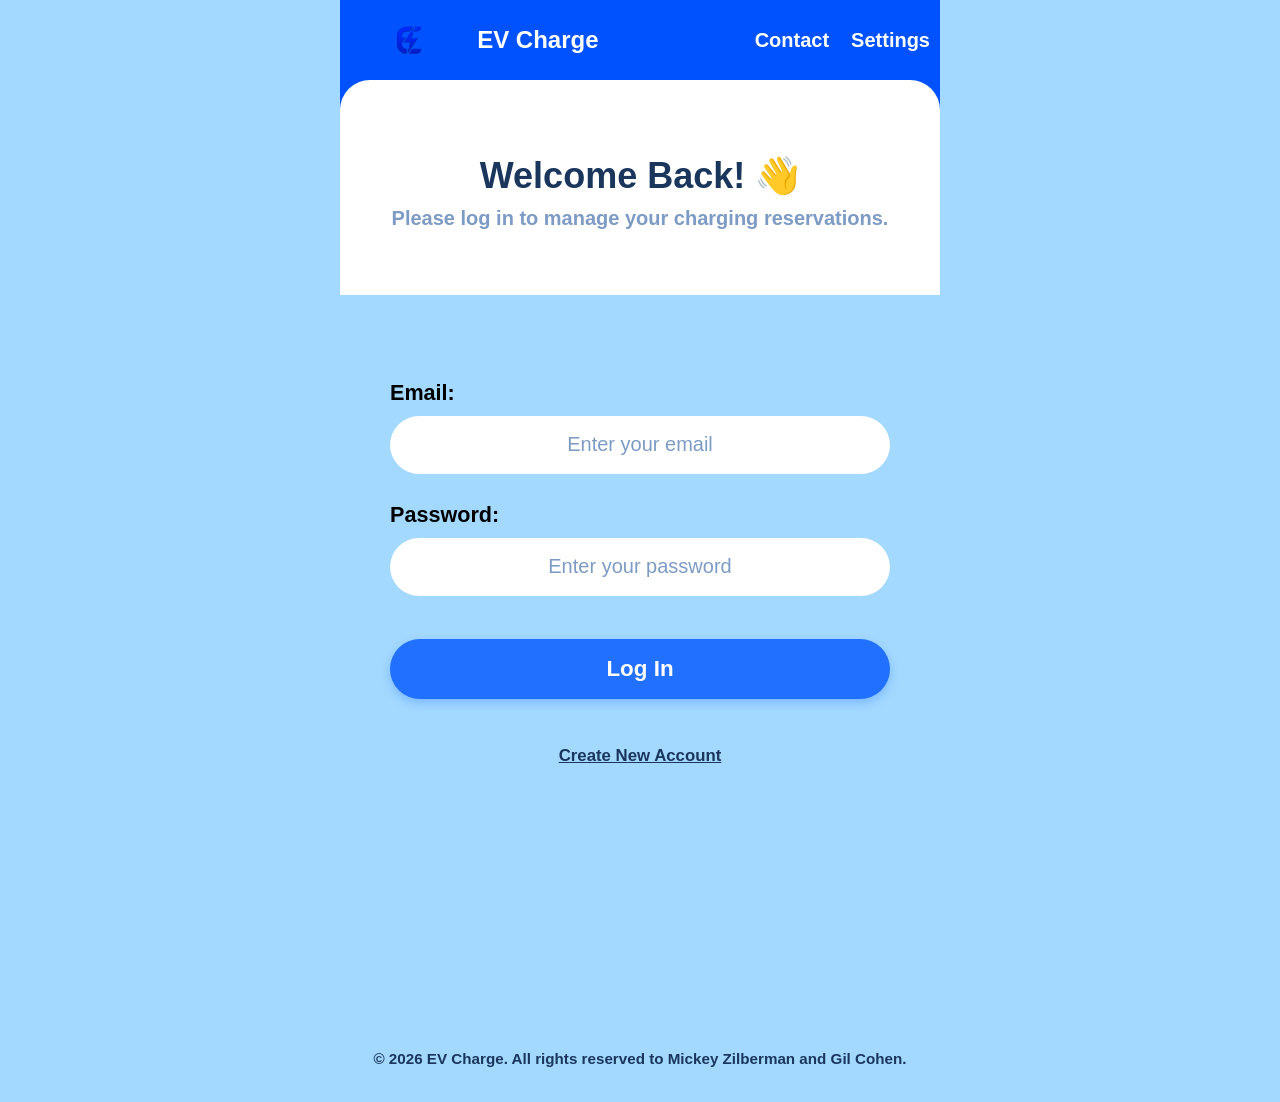
==== index.html @ 9b7d65e3 "refactor: rename Login.html to index.html for production hosting" ====
<!DOCTYPE html>
<html lang="en">
<head>
    <meta charset="UTF-8">
    <meta name="viewport" content="width=device-width, initial-scale=1.0">
    <title>EV Charge - Login</title>

    <link rel="stylesheet" href="./CSS/Global.css">
    <link rel="stylesheet" href="./CSS/Login.css">
    <script src="./JS/config.js"></script>
    <script src="./JS/Login.js" defer></script>
</head>

<body>
    <div class="top-blue-container">
        <header class="main-header">
            <nav class="nav-container">
                <div class="logo-container">
                    <img src="./Images/Logo.png" alt="EV Charge Logo" class="logo-img">
                    <span class="logo">EV Charge</span>
                </div>

                <div class="nav-icons">
                    <button type="button" class="icon" id="contact-btn">Contact</button>
                    <button type="button" class="icon" id="settings-btn">Settings</button>
                </div>
            </nav>
        </header>

        <section class="welcome-section">
            <h1>Welcome Back! 👋</h1>
            <p>Please log in to manage your charging reservations.</p>
        </section>
    </div>

    <main class="main-content">
        <form id="login-form" class="booking-form">
            <div id="error-message" class="error-box hidden"></div>

            <div class="form-group">
                <label for="email">Email:</label>
                <input type="email" id="email" placeholder="Enter your email">
            </div>

            <div class="form-group">
                <label for="password">Password:</label>
                <input type="password" id="password" placeholder="Enter your password">
            </div>

            <button type="submit" class="submit-btn">Log In</button>

            <div id="loading-spinner" class="spinner-container hidden">
                <div class="loading-text">Connecting to server, please wait... ⚡</div>
                <div class="spinner"></div>
            </div>

            <button type="button" class="signup-link-btn" id="signup-btn">
                Create New Account</button>
        </form>
    </main>

    <footer class="main-footer">
        <div class="footer-content">
            <p>© 2026 EV Charge. All rights reserved to Mickey Zilberman and Gil Cohen.</p>
        </div>
    </footer>
</body>
</html>
---- CSS/Global.css ----
:root {
    --bg-main: #9ed3f2;      
    --card-bg: white;        
    --text-color: #12355b;   
    --row-bg: #f3f9ff;       
}

body.dark-mode {
    --bg-main: #121212;      
    --card-bg: #1e1e1e;      
    --text-color: #ffffff;   
    --row-bg: #2d2d2d;       
}

body {
  font-family: 'Arial', sans-serif;
  background-color: #A3D9FF; 
  margin: 0;
  padding: 0;
  box-sizing: border-box;
}

*, *::before, *::after {
  box-sizing: inherit;
}

.main-header {
  padding: 20px 10px;
}

.nav-container {
  display: flex;
  justify-content: space-between;
  align-items: center;
  max-width: 600px;
  margin: 0 auto;
}

.logo-container {
  display: flex;
  align-items: center;
  gap: 10px;
}

.logo {
  font-size: 1.5em;
  font-weight: bold;
  color: #2170FF;
}

.logo-img {
  height: 40px;
  width: auto;
  display: block;
  mix-blend-mode: multiply;
}

.nav-icons {
  margin: 0;
  color: #1A365D;
  font-size: 1.2em;
  display: flex;
  gap: 15px;
}

.nav-icons span {
  font-size: 1.1em;
  cursor: pointer;
  transition: color 0.2s ease;
}

.nav-icons span:hover {
  color: #2170FF;
}

.main-content {
  max-width: 600px;
  margin: 0 auto;
  padding: 10px 20px 40px;
  min-height: calc(100vh - 180px); 
}

.welcome-section {
  text-align: center;
  margin-bottom: 25px;
  color: #1A365D;
  background-color: transparent; 
  padding: 10px;
}

.welcome-section h1 {
  font-size: 2.2em;
  font-weight: 800;
  margin-bottom: 5px;
}

.welcome-section p {
  font-size: 1.2em;
  font-weight: bold;
  color: #1A365D;
  margin-top: 0;
}

.back-navigation {
  max-width: 600px;
  margin: 0 auto 15px auto;
  padding: 0 10px;
}

.back-btn {
  background: none;
  border: none;
  color: #1A365D;
  font-size: 1.1em;
  font-weight: bold;
  cursor: pointer;
  padding: 5px 0;
  display: flex;
  align-items: center;
  gap: 5px;
}

.back-btn:hover {
  color: #2170FF;
}

.booking-form {
  display: flex;
  flex-direction: column;
  background: transparent;
  box-shadow: none;
  padding: 25px 10px 10px;
  margin-top: 20px;
  gap: 28px;
}

.form-group {
  display: flex;
  flex-direction: column;
}

.form-group label {
  font-size: 1.35em;
  font-weight: 800;
  color: #000000;
  margin-bottom: 10px;
}

.form-group input,
.form-group select {
  height: 58px;
  border-radius: 999px; 
  border: none;
  background-color: #ffffff;
  text-align: center;
  font-size: 1.25em;
  font-weight: 700;
  color: #000000;
  padding: 0 20px;
}

.form-group input::placeholder {
  color: #7d9bc4;
  font-weight: 500;
}

.form-group input:focus,
.form-group select:focus {
  outline: 3px solid #2170FF;
}

.submit-btn {
  height: 60px;
  background-color: #2170FF;
  color: #ffffff;
  border: none;
  border-radius: 999px;
  font-size: 1.4em;
  font-weight: bold;
  cursor: pointer;
  transition: background-color 0.2s ease, transform 0.1s ease;
  margin-top: 15px;
  box-shadow: 0 4px 10px rgba(33, 112, 255, 0.3);
}

.submit-btn:hover {
  background-color: #1A56CC;
}

.submit-btn:active {
  transform: scale(0.98);
}

.hidden {
  display: none !important;
}

.main-footer {
  background-color: transparent;
  padding: 20px 10px;
  margin-top: auto;
}

.footer-content {
  max-width: 600px;
  margin: 0 auto;
  text-align: center;
  color: #1A365D;
  font-weight: bold;
  font-size: 0.95em;
}

@media (max-width: 480px) {
  .logo {
    font-size: 1.3em;
  }
  
  .welcome-section h1 {
    font-size: 1.8em;
  }

  .form-group label {
    font-size: 1.15em;
  }

  .form-group input,
  .form-group select {
    height: 50px;
    font-size: 1.1em;
  }

  .submit-btn {
    height: 52px;
    font-size: 1.20em;
  }
}

body.dark-mode {
    background-color: #121212;
    color: #ffffff;
}

body.dark-mode main, 
body.dark-mode header, 
body.dark-mode footer,
body.dark-mode .main-header,
body.dark-mode .main-footer {
    background-color: #1a1a1a;
    color: #ffffff;
}

body.dark-mode .settings-card,
body.dark-mode .menu-card,
body.dark-mode .station-display-card,
body.dark-mode .card,
body.dark-mode .welcome-section {
    background-color: #242424;
    color: #ffffff;
}

body.dark-mode {
    --bg-main: #121212;      
    --card-bg: #1e1e1e;      
    --text-color: #ffffff;   
    --row-bg: #2d2d2d;
    --accent-blue: #1d56b3;  
    --modal-bg: #2a2a2a;     
}

body.dark-mode {
    background-color: var(--bg-main) !important;
    color: var(--text-color) !important;
}

body.dark-mode button, 
body.dark-mode .btn-primary, 
body.dark-mode .save-btn,
body.dark-mode .reserve-btn,
body.dark-mode .favorite-reserve-btn {
    background-color: var(--accent-blue) !important;
    color: white !important;
}

body.dark-mode form, 
body.dark-mode .profile-card, 
body.dark-mode .edit-profile-container,
body.dark-mode .welcome-section {
    background-color: var(--card-bg) !important;
    color: var(--text-color) !important;
}

body.dark-mode form label, 
body.dark-mode form h1, 
body.dark-mode form h2, 
body.dark-mode form h3,
body.dark-mode .profile-card h2 {
    color: #ffffff !important;
}

body.dark-mode input[type="text"], 
body.dark-mode input[type="email"], 
body.dark-mode input[type="password"], 
body.dark-mode input[type="tel"], 
body.dark-mode select {
    background-color: #2d2d2d !important;
    color: #ffffff !important;
    border: 1px solid #444444 !important;
}

body.dark-mode .modal, 
body.dark-mode .modal-content, 
body.dark-mode #back-modal div,
body.dark-mode #logout-modal div {
    background-color: var(--modal-bg) !important;
    color: #ffffff !important;
    border: 1px solid #444444 !important;
}

body.dark-mode #back-modal p, 
body.dark-mode #back-modal h3, 
body.dark-mode #logout-modal p,
body.dark-mode #logout-modal h3,
body.dark-mode .modal-content p,
body.dark-mode .modal-content h3 {
    color: #ffffff !important;
}

body.dark-mode .cancel-btn, 
body.dark-mode #cancel-btn,
body.dark-mode #logout-cancel-btn {
    background-color: #444444 !important;
    color: #ffffff !important;
}

.status-message-container {
  display: flex;
  flex-direction: column;
  align-items: center;
  justify-content: center;
  text-align: center;
  padding: 40px;
  background-color: #ffffff;
  border-radius: 24px;
  box-shadow: 0 10px 20px rgba(0, 0, 0, 0.05);
  width: 90%;
  margin: 30px auto;
}

.loading-state p {
  font-weight: bold;
  color: #2170FF;
  margin-top: 15px;
}

.no-data-state p {
  font-weight: bold;
  color: #555555;
  font-size: 1.1em;
}

.error-state p {
  font-weight: bold;
  color: #D32F2F;
  font-size: 1.2em;
  margin-bottom: 8px;
}

.error-details {
  color: #777777;
  font-size: 0.95em;
}

.spinner {
  width: 45px;
  height: 45px;
  border: 5px solid #f3f3f3;
  border-top: 5px solid #2170FF; 
  border-radius: 50%;
  animation: spin 1s linear infinite;
}

@keyframes spin {
  0% { transform: rotate(0deg); }
  100% { transform: rotate(360deg); }
}

.station-message {
  padding: 10px;
  border-radius: 8px;
  margin-top: 10px;
  font-weight: bold;
  font-size: 0.9em;
  text-align: center;
}

.station-message.success-msg {
  background-color: #E8F5E9;
  color: #2E7D32;
  border: 1px solid #2E7D32;
}

.station-message.error-msg {
  background-color: #FFEAEA;
  color: #D32F2F;
  border: 1px solid #D32F2F;
}
---- CSS/Login.css ----
.error-box {
    background-color: #FFEAEA;
    color: #D32F2F;
    border: 2px solid #D32F2F;
    border-radius: 18px;
    padding: 12px;
    text-align: center;
    font-weight: bold;
    margin-bottom: 20px;
}

.top-blue-container {
    background-color: #0052FF;
    border-bottom-left-radius: 40px;
    border-bottom-right-radius: 40px;
    max-width: 600px;
    margin: 0 auto;
    padding-bottom: 0;
}

.top-blue-container .main-header,
.top-blue-container .welcome-section {
    background-color: transparent;
    margin: 0;
}

.top-blue-container .logo,
.top-blue-container .nav-icons .icon {
    color: #ffffff;
}

.nav-icons {
    display: flex;
    gap: 22px;
    align-items: center;
}

.icon {
    background: none;
    border: none;
    color: white;
    font: inherit;
    font-size: 20px;
    font-weight: 600;
    cursor: pointer;
    padding: 0;
}

.icon:hover {
    opacity: 0.85;
}

.top-blue-container .welcome-section {
    background-color: #ffffff;
    margin: 0;
    padding: 45px 25px;
    border-top-left-radius: 30px;
    border-top-right-radius: 30px;
    text-align: center;
}

.top-blue-container .welcome-section h1 {
    color: #1A365D;
    font-size: 36px;
    margin-bottom: 10px;
}

.top-blue-container .welcome-section p {
    color: #7d9bc4;
    font-size: 20px;
    font-weight: 600;
}

.booking-form {
    max-width: 520px;
    margin: 50px auto;
}

.submit-btn {
    cursor: pointer;
}
.signup-link-btn {
  background: transparent;
  border: none;
  color: #1A365D;
  font-size: 1.05em;
  font-weight: bold;
  cursor: pointer;
  margin-top: 18px;
  text-decoration: underline;
}

.signup-link-btn:hover {
  color: #2170FF;
}

.spinner-container {
    display: flex;
    flex-direction: column;
    align-items: center;
    justify-content: center;
    margin: 20px auto;
    gap: 12px;
}

.loading-text {
    color: #1A365D;
    font-weight: bold;
    font-size: 16px;
    text-align: center;
}

.spinner {
    width: 40px;
    height: 40px;
    border: 4px solid #E2E8F0;
    border-top: 4px solid #0052FF; /* כחול זהה ללוגו שלכם */
    border-radius: 50%;
    animation: spin 1s linear infinite;
}

@keyframes spin {
    0% { transform: rotate(0deg); }
    100% { transform: rotate(360deg); }
}

.hidden {
    display: none !important;
}
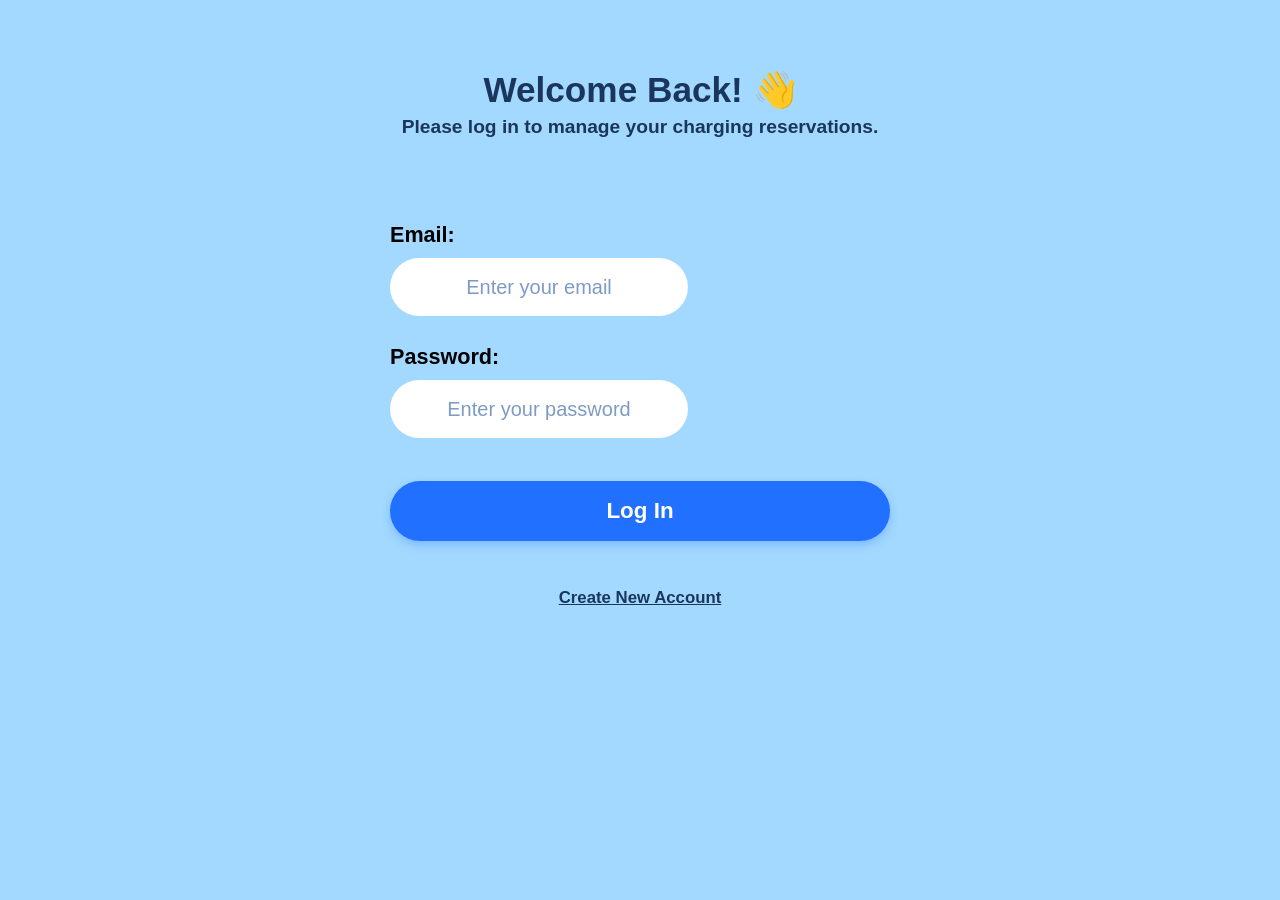
==== commit 4dad9021: "fix" ====
--- a/index.html
+++ b/index.html
@@ -7,33 +7,18 @@
 
     <link rel="stylesheet" href="./CSS/Global.css">
     <link rel="stylesheet" href="./CSS/Login.css">
+
     <script src="./JS/config.js"></script>
     <script src="./JS/Login.js" defer></script>
 </head>
 
-<body>
-    <div class="top-blue-container">
-        <header class="main-header">
-            <nav class="nav-container">
-                <div class="logo-container">
-                    <img src="./Images/Logo.png" alt="EV Charge Logo" class="logo-img">
-                    <span class="logo">EV Charge</span>
-                </div>
-
-                <div class="nav-icons">
-                    <button type="button" class="icon" id="contact-btn">Contact</button>
-                    <button type="button" class="icon" id="settings-btn">Settings</button>
-                </div>
-            </nav>
-        </header>
-
+<body class="login-page">
+    <main class="main-content">
         <section class="welcome-section">
             <h1>Welcome Back! 👋</h1>
             <p>Please log in to manage your charging reservations.</p>
         </section>
-    </div>
 
-    <main class="main-content">
         <form id="login-form" class="booking-form">
             <div id="error-message" class="error-box hidden"></div>
 
@@ -55,14 +40,9 @@
             </div>
 
             <button type="button" class="signup-link-btn" id="signup-btn">
-                Create New Account</button>
+                Create New Account
+            </button>
         </form>
     </main>
-
-    <footer class="main-footer">
-        <div class="footer-content">
-            <p>© 2026 EV Charge. All rights reserved to Mickey Zilberman and Gil Cohen.</p>
-        </div>
-    </footer>
 </body>
 </html>
--- a/CSS/Global.css
+++ b/CSS/Global.css
@@ -403,4 +403,10 @@
   background-color: #FFEAEA;
   color: #D32F2F;
   border: 1px solid #D32F2F;
-}+}
+
+
+
+
+
+
--- a/CSS/Login.css
+++ b/CSS/Login.css
@@ -9,89 +9,28 @@
     margin-bottom: 20px;
 }
 
-.top-blue-container {
-    background-color: #0052FF;
-    border-bottom-left-radius: 40px;
-    border-bottom-right-radius: 40px;
-    max-width: 600px;
-    margin: 0 auto;
-    padding-bottom: 0;
-}
-
-.top-blue-container .main-header,
-.top-blue-container .welcome-section {
-    background-color: transparent;
-    margin: 0;
-}
-
-.top-blue-container .logo,
-.top-blue-container .nav-icons .icon {
-    color: #ffffff;
-}
-
-.nav-icons {
-    display: flex;
-    gap: 22px;
-    align-items: center;
-}
-
-.icon {
-    background: none;
-    border: none;
-    color: white;
-    font: inherit;
-    font-size: 20px;
-    font-weight: 600;
-    cursor: pointer;
-    padding: 0;
-}
-
-.icon:hover {
-    opacity: 0.85;
-}
-
-.top-blue-container .welcome-section {
-    background-color: #ffffff;
-    margin: 0;
-    padding: 45px 25px;
-    border-top-left-radius: 30px;
-    border-top-right-radius: 30px;
-    text-align: center;
-}
-
-.top-blue-container .welcome-section h1 {
-    color: #1A365D;
-    font-size: 36px;
-    margin-bottom: 10px;
-}
-
-.top-blue-container .welcome-section p {
-    color: #7d9bc4;
-    font-size: 20px;
-    font-weight: 600;
-}
-
 .booking-form {
     max-width: 520px;
-    margin: 50px auto;
+    margin: 30px auto;
 }
 
 .submit-btn {
     cursor: pointer;
 }
+
 .signup-link-btn {
-  background: transparent;
-  border: none;
-  color: #1A365D;
-  font-size: 1.05em;
-  font-weight: bold;
-  cursor: pointer;
-  margin-top: 18px;
-  text-decoration: underline;
+    background: transparent;
+    border: none;
+    color: #1A365D;
+    font-size: 1.05em;
+    font-weight: bold;
+    cursor: pointer;
+    margin-top: 18px;
+    text-decoration: underline;
 }
 
 .signup-link-btn:hover {
-  color: #2170FF;
+    color: #2170FF;
 }
 
 .spinner-container {
@@ -114,16 +53,59 @@
     width: 40px;
     height: 40px;
     border: 4px solid #E2E8F0;
-    border-top: 4px solid #0052FF; /* כחול זהה ללוגו שלכם */
+    border-top: 4px solid #0052FF;
     border-radius: 50%;
     animation: spin 1s linear infinite;
 }
 
-@keyframes spin {
-    0% { transform: rotate(0deg); }
-    100% { transform: rotate(360deg); }
+.hidden {
+    display: none !important;
+}
+.login-page {
+    background-color: #A3D9FF !important;
+    opacity: 1 !important;
+    visibility: visible !important;
 }
 
-.hidden {
-    display: none !important;
+.login-page .main-content {
+    display: block !important;
+    opacity: 1 !important;
+    visibility: visible !important;
+    max-width: 600px !important;
+    margin: 0 auto !important;
+    padding: 30px 20px 40px !important;
+    min-height: auto !important;
+    position: relative !important;
+    z-index: 10 !important;
+}
+
+.login-page .welcome-section {
+    display: block !important;
+    opacity: 1 !important;
+    visibility: visible !important;
+    text-align: center !important;
+    color: #1A365D !important;
+    margin-bottom: 25px !important;
+}
+
+.login-page #login-form {
+    display: flex !important;
+    flex-direction: column !important;
+    opacity: 1 !important;
+    visibility: visible !important;
+    max-width: 520px !important;
+    margin: 30px auto !important;
+    gap: 28px !important;
+    position: relative !important;
+    z-index: 20 !important;
+}
+
+.login-page .form-group,
+.login-page .form-group label,
+.login-page .form-group input,
+.login-page .submit-btn,
+.login-page .signup-link-btn {
+    display: block !important;
+    opacity: 1 !important;
+    visibility: visible !important;
 }
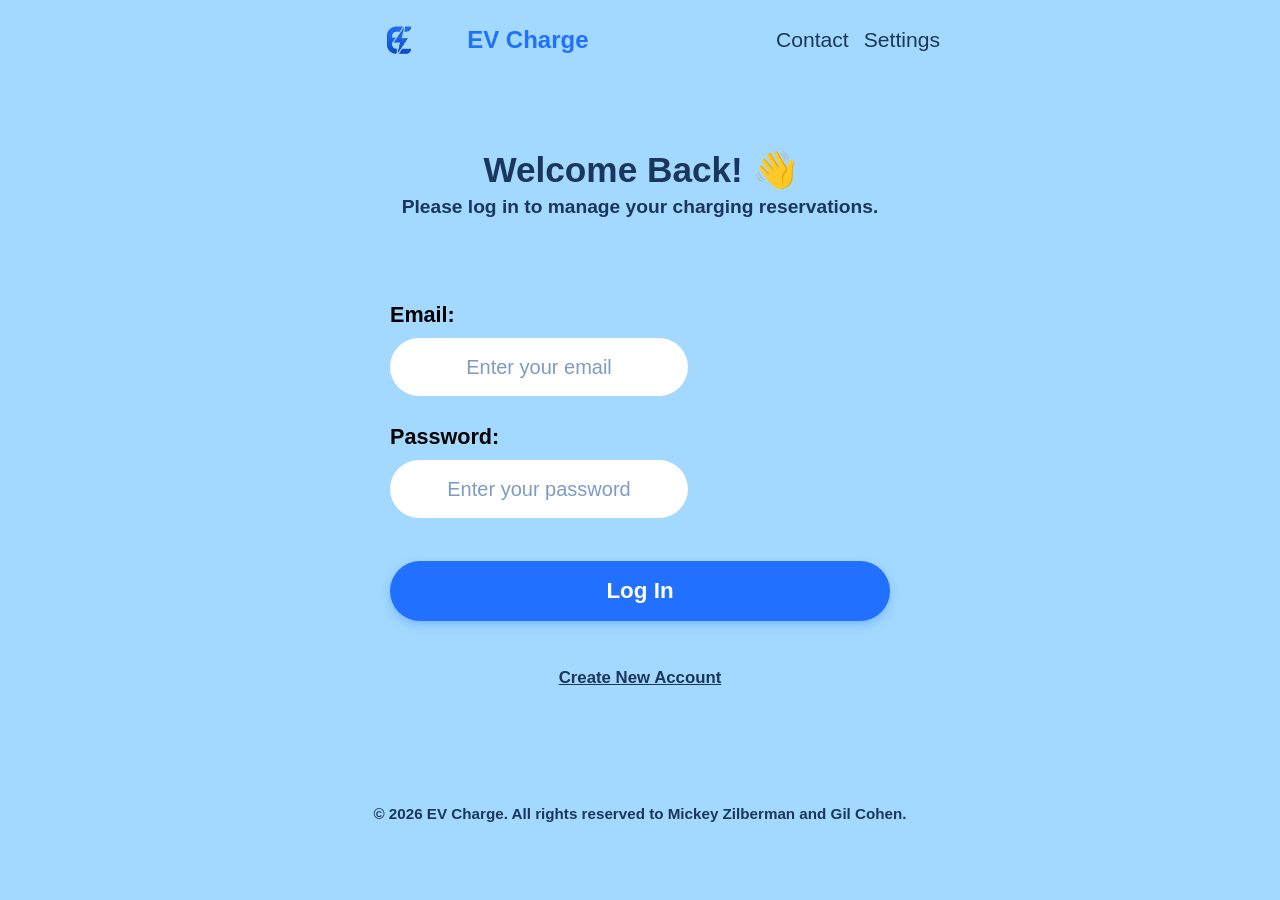
==== commit 36a42426: "fix" ====
--- a/index.html
+++ b/index.html
@@ -13,6 +13,21 @@
 </head>
 
 <body class="login-page">
+
+    <header class="main-header">
+        <nav class="nav-container">
+            <div class="logo-container">
+                <img src="./Images/Logo.png" alt="EV Charge Logo" class="logo-img">
+                <span class="logo">EV Charge</span>
+            </div>
+
+            <div class="nav-icons">
+                <button type="button" class="icon" id="contact-btn">Contact</button>
+                <button type="button" class="icon" id="settings-btn">Settings</button>
+            </div>
+        </nav>
+    </header>
+
     <main class="main-content">
         <section class="welcome-section">
             <h1>Welcome Back! 👋</h1>
@@ -44,5 +59,12 @@
             </button>
         </form>
     </main>
+
+    <footer class="main-footer">
+        <div class="footer-content">
+            <p>© 2026 EV Charge. All rights reserved to Mickey Zilberman and Gil Cohen.</p>
+        </div>
+    </footer>
+
 </body>
 </html>
--- a/CSS/Login.css
+++ b/CSS/Login.css
@@ -108,4 +108,21 @@
     display: block !important;
     opacity: 1 !important;
     visibility: visible !important;
+}
+.login-page .icon {
+    background: none;
+    border: none;
+    color: #1A365D;
+    font: inherit;
+    font-size: 1.1em;
+    cursor: pointer;
+    padding: 0;
+}
+
+.login-page .icon:hover {
+    color: #2170FF;
+}
+
+.login-page .logo-container {
+    cursor: default;
 }
